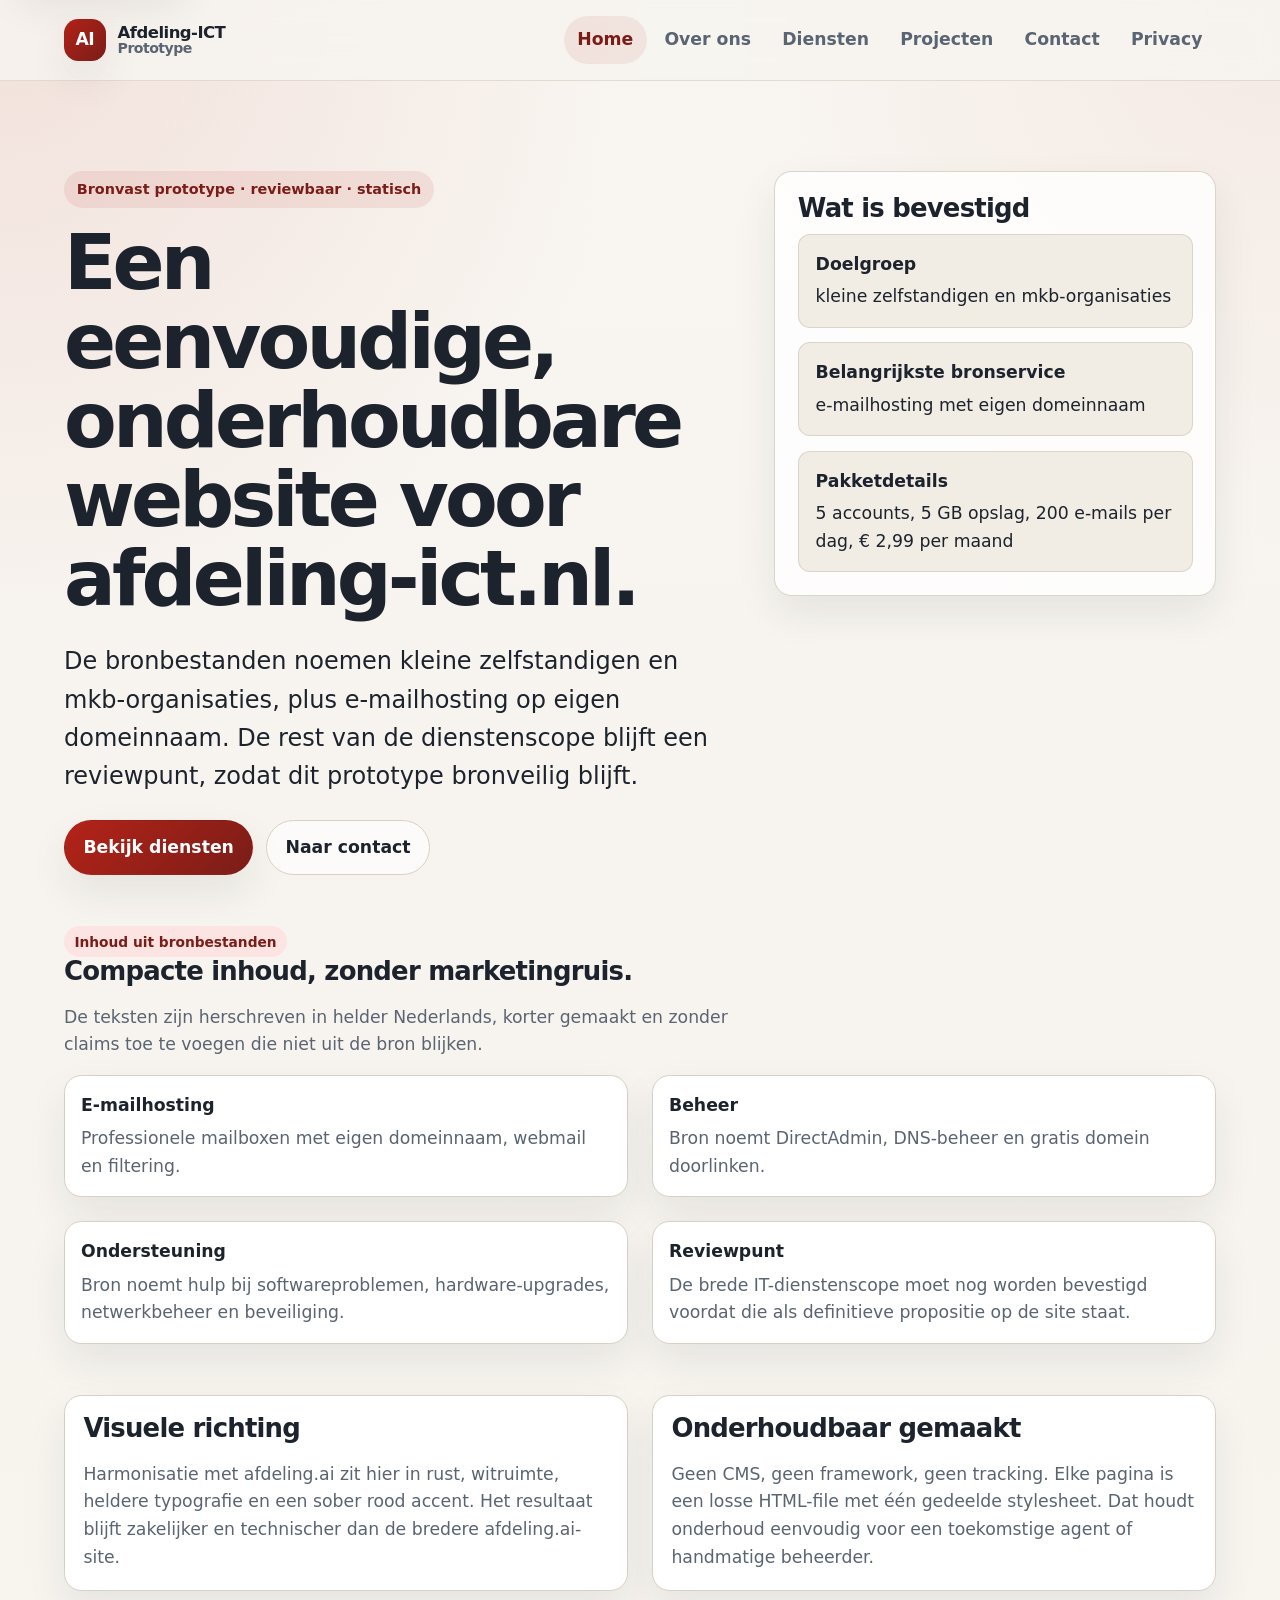
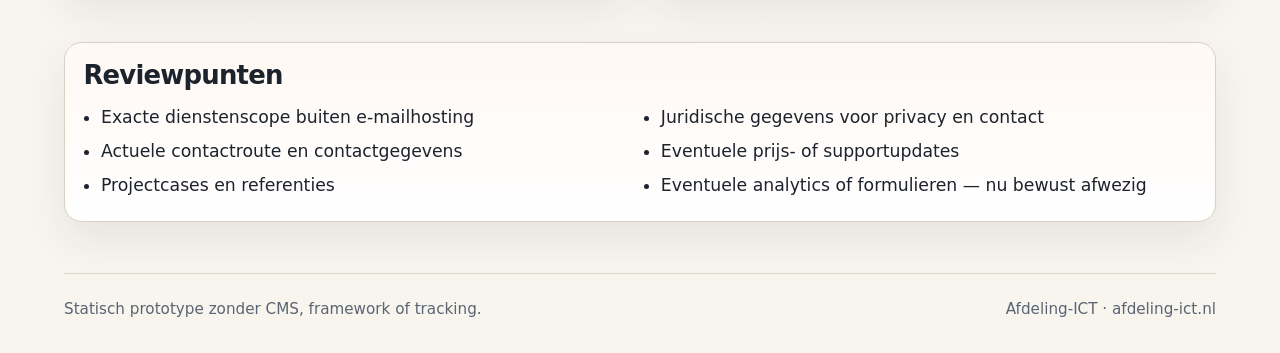
==== index.html @ 03634630 "feat: add afdeling-ict.nl prototype" ====
<!doctype html>
    <html lang="nl">
    <head>
      <meta charset="utf-8">
      <meta name="viewport" content="width=device-width, initial-scale=1">
      <title>Afdeling-ICT | Prototype voor afdeling-ict.nl</title>
      <meta name="description" content="Prototype voor de nieuwe website van afdeling-ict.nl: statisch, mobielvriendelijk en bronveilig.">
      <link rel="canonical" href="https://afdeling-ict.nl/">
      <link rel="stylesheet" href="/assets/css/main.css">
    </head>
    <body>
      <a class="skip-link" href="#content">Ga naar content</a>
      <header class="site-header">
        <div class="site-header__inner">
          <a class="brand" href="/">
            <span class="brand__mark">AI</span>
            <span class="brand__text"><strong>Afdeling-ICT</strong><span>Prototype</span></span>
          </a>
          <nav class="site-nav" aria-label="Hoofdnavigatie">
            <ul>
              <li><a href='/' aria-current='page'>Home</a></li>
          <li><a href='/over-ons/'>Over ons</a></li>
          <li><a href='/diensten/'>Diensten</a></li>
          <li><a href='/projecten/'>Projecten</a></li>
          <li><a href='/contact/'>Contact</a></li>
          <li><a href='/privacy/'>Privacy</a></li>
            </ul>
          </nav>
        </div>
      </header>
      <main id="content">
        <section class="site-shell hero">
  <div>
    <span class="kicker">Bronvast prototype · reviewbaar · statisch</span>
    <h1>Een eenvoudige, onderhoudbare website voor afdeling-ict.nl.</h1>
    <p class="lead">De bronbestanden noemen kleine zelfstandigen en mkb-organisaties, plus e-mailhosting op eigen domeinnaam. De rest van de dienstenscope blijft een reviewpunt, zodat dit prototype bronveilig blijft.</p>
    <div class="hero__actions">
      <a class="button button--primary" href="/diensten/">Bekijk diensten</a>
      <a class="button button--secondary" href="/contact/">Naar contact</a>
    </div>
  </div>
  <aside class="panel">
    <h2>Wat is bevestigd</h2>
    <div class="callout-list">
      <div class="callout"><strong>Doelgroep</strong><span>kleine zelfstandigen en mkb-organisaties</span></div>
      <div class="callout"><strong>Belangrijkste bronservice</strong><span>e-mailhosting met eigen domeinnaam</span></div>
      <div class="callout"><strong>Pakketdetails</strong><span>5 accounts, 5 GB opslag, 200 e-mails per dag, € 2,99 per maand</span></div>
    </div>
  </aside>
</section>

<section class="site-shell section">
  <div class="section__head">
    <span class="badge">Inhoud uit bronbestanden</span>
    <h2>Compacte inhoud, zonder marketingruis.</h2>
    <p>De teksten zijn herschreven in helder Nederlands, korter gemaakt en zonder claims toe te voegen die niet uit de bron blijken.</p>
  </div>
  <div class="meta-grid">
    <article class="stat">
      <strong>E-mailhosting</strong>
      <span>Professionele mailboxen met eigen domeinnaam, webmail en filtering.</span>
    </article>
    <article class="stat">
      <strong>Beheer</strong>
      <span>Bron noemt DirectAdmin, DNS-beheer en gratis domein doorlinken.</span>
    </article>
    <article class="stat">
      <strong>Ondersteuning</strong>
      <span>Bron noemt hulp bij softwareproblemen, hardware-upgrades, netwerkbeheer en beveiliging.</span>
    </article>
    <article class="stat">
      <strong>Reviewpunt</strong>
      <span>De brede IT-dienstenscope moet nog worden bevestigd voordat die als definitieve propositie op de site staat.</span>
    </article>
  </div>
</section>

<section class="site-shell section">
  <div class="card-grid">
    <article class="card card--wide">
      <h2>Visuele richting</h2>
      <p>Harmonisatie met afdeling.ai zit hier in rust, witruimte, heldere typografie en een sober rood accent. Het resultaat blijft zakelijker en technischer dan de bredere afdeling.ai-site.</p>
    </article>
    <article class="card card--wide">
      <h2>Onderhoudbaar gemaakt</h2>
      <p>Geen CMS, geen framework, geen tracking. Elke pagina is een losse HTML-file met één gedeelde stylesheet. Dat houdt onderhoud eenvoudig voor een toekomstige agent of handmatige beheerder.</p>
    </article>
  </div>
</section>

<section class="site-shell section">
  <div class="review-box">
    <h2>Reviewpunten</h2>
    <ul class="columns">
      <li>Exacte dienstenscope buiten e-mailhosting</li>
      <li>Actuele contactroute en contactgegevens</li>
      <li>Projectcases en referenties</li>
      <li>Juridische gegevens voor privacy en contact</li>
      <li>Eventuele prijs- of supportupdates</li>
      <li>Eventuele analytics of formulieren — nu bewust afwezig</li>
    </ul>
  </div>
</section>

      </main>
      <footer class="footer">
        <div class="site-shell footer__inner small">
          <span>Statisch prototype zonder CMS, framework of tracking.</span>
          <span>Afdeling-ICT · afdeling-ict.nl</span>
        </div>
      </footer>
    </body>
    </html>
---- assets/css/main.css ----
:root {
  color-scheme: light;
  --bg: #f7f4ef;
  --surface: #ffffff;
  --surface-alt: #f1ece4;
  --text: #1d232d;
  --muted: #5a6472;
  --line: #d8d0c4;
  --brand: #b42318;
  --brand-soft: #fce4e2;
  --brand-deep: #7a1d18;
  --shadow: 0 18px 40px rgba(29, 35, 45, 0.08);
  --radius: 1.1rem;
  --radius-sm: 0.75rem;
  --max: 72rem;
  --gap: clamp(1rem, 2.5vw, 1.5rem);
  --space-1: 0.35rem;
  --space-2: 0.65rem;
  --space-3: 1rem;
  --space-4: 1.5rem;
  --space-5: 2rem;
  --space-6: clamp(2.25rem, 4vw, 3.75rem);
  --space-7: clamp(3.5rem, 7vw, 6rem);
  --text-small: 0.95rem;
  --text-base: clamp(1rem, 1vw + 0.75rem, 1.08rem);
  --text-lg: clamp(1.2rem, 1vw + 0.95rem, 1.5rem);
  --text-xl: clamp(1.8rem, 4vw, 3.4rem);
  --text-xxl: clamp(2.3rem, 7vw, 4.8rem);
  --content: min(var(--max), calc(100vw - 2rem));
}

* { box-sizing: border-box; }
html { scroll-behavior: smooth; }
@media (prefers-reduced-motion: reduce) {
  html { scroll-behavior: auto; }
  *, *::before, *::after {
    animation-duration: 0.01ms !important;
    animation-iteration-count: 1 !important;
    transition-duration: 0.01ms !important;
    scroll-behavior: auto !important;
  }
}
body {
  margin: 0;
  font-family: system-ui, -apple-system, BlinkMacSystemFont, 'Segoe UI', sans-serif;
  font-size: var(--text-base);
  line-height: 1.6;
  color: var(--text);
  background:
    radial-gradient(circle at top left, rgba(180, 35, 24, 0.10), transparent 28%),
    radial-gradient(circle at top right, rgba(180, 35, 24, 0.06), transparent 24%),
    linear-gradient(180deg, #f9f6f1 0%, var(--bg) 42%, #f8f5ef 100%);
}
img { max-width: 100%; display: block; }
a { color: inherit; text-decoration-thickness: 0.08em; text-underline-offset: 0.16em; }
a:hover { color: var(--brand); }
a:focus-visible,
button:focus-visible {
  outline: 3px solid rgba(180, 35, 24, 0.38);
  outline-offset: 4px;
}
.skip-link {
  position: absolute;
  left: 1rem;
  top: -4rem;
  background: var(--surface);
  color: var(--text);
  padding: 0.75rem 1rem;
  border-radius: 999px;
  box-shadow: var(--shadow);
  z-index: 20;
}
.skip-link:focus { top: 1rem; }

.site-shell { width: var(--content); margin: 0 auto; }
.site-header {
  position: sticky;
  top: 0;
  z-index: 10;
  backdrop-filter: blur(14px);
  background: rgba(247, 244, 239, 0.82);
  border-bottom: 1px solid rgba(216, 208, 196, 0.7);
}
.site-header__inner {
  width: var(--content);
  margin: 0 auto;
  display: flex;
  align-items: center;
  justify-content: space-between;
  gap: var(--gap);
  padding: 1rem 0;
}
.brand {
  display: inline-flex;
  align-items: center;
  gap: 0.75rem;
  text-decoration: none;
  font-weight: 800;
  letter-spacing: -0.03em;
}
.brand__mark {
  width: 2.6rem;
  height: 2.6rem;
  border-radius: 0.9rem;
  display: grid;
  place-items: center;
  background: linear-gradient(135deg, var(--brand) 0%, var(--brand-deep) 100%);
  color: #fff;
  box-shadow: var(--shadow);
}
.brand__text { display: grid; line-height: 1.05; }
.brand__text strong { font-size: 1.03rem; }
.brand__text span { color: var(--muted); font-size: 0.88rem; font-weight: 600; }
.site-nav ul {
  display: flex;
  align-items: center;
  gap: 0.25rem;
  list-style: none;
  margin: 0;
  padding: 0;
  flex-wrap: wrap;
  justify-content: flex-end;
}
.site-nav a {
  display: inline-flex;
  padding: 0.65rem 0.85rem;
  border-radius: 999px;
  text-decoration: none;
  color: var(--muted);
  font-weight: 650;
}
.site-nav a[aria-current='page'] {
  background: rgba(180, 35, 24, 0.08);
  color: var(--brand-deep);
}

main { padding: var(--space-7) 0 0; }
.hero {
  display: grid;
  grid-template-columns: 1.35fr 0.9fr;
  gap: clamp(1.5rem, 4vw, 3rem);
  align-items: start;
}
.kicker {
  display: inline-flex;
  align-items: center;
  gap: 0.5rem;
  padding: 0.45rem 0.8rem;
  border-radius: 999px;
  background: rgba(180, 35, 24, 0.09);
  color: var(--brand-deep);
  font-weight: 700;
  font-size: 0.9rem;
}
.hero h1 {
  margin: 0.9rem 0 1rem;
  font-size: var(--text-xxl);
  line-height: 1.03;
  letter-spacing: -0.05em;
  max-width: 12ch;
}
.lead { font-size: var(--text-lg); max-width: 60ch; color: var(--text); }
.hero__actions { display: flex; flex-wrap: wrap; gap: 0.8rem; margin-top: 1.5rem; }
.button {
  display: inline-flex;
  align-items: center;
  justify-content: center;
  gap: 0.45rem;
  min-height: 2.95rem;
  padding: 0.8rem 1.15rem;
  border-radius: 999px;
  border: 1px solid transparent;
  text-decoration: none;
  font-weight: 700;
}
.button--primary {
  background: linear-gradient(135deg, var(--brand) 0%, var(--brand-deep) 100%);
  color: #fff;
  box-shadow: var(--shadow);
}
.button--secondary {
  background: rgba(255, 255, 255, 0.65);
  border-color: var(--line);
}

.panel {
  background: rgba(255, 255, 255, 0.82);
  border: 1px solid rgba(216, 208, 196, 0.9);
  box-shadow: var(--shadow);
  border-radius: var(--radius);
  padding: clamp(1.1rem, 2vw, 1.4rem);
}
.panel h2,
.panel h3,
section h2 {
  margin: 0 0 0.65rem;
  letter-spacing: -0.03em;
  line-height: 1.12;
}
.panel p:last-child,
section p:last-child { margin-bottom: 0; }
.meta-grid,
.card-grid {
  display: grid;
  grid-template-columns: repeat(12, 1fr);
  gap: var(--gap);
}
.stat,
.card,
.note,
.review-box,
.empty-state {
  background: var(--surface);
  border: 1px solid var(--line);
  border-radius: var(--radius);
  box-shadow: var(--shadow);
}
.stat { grid-column: span 6; padding: 1rem; }
.stat strong { display: block; font-size: 1.08rem; margin-bottom: 0.35rem; }
.stat span { color: var(--muted); }
.section { padding: var(--space-6) 0 0; }
.section__head { margin-bottom: 1rem; max-width: 62ch; }
.section__head p { color: var(--muted); }
.card { grid-column: span 4; padding: 1.15rem; }
.card--wide { grid-column: span 6; }
.card h3 { margin-top: 0; margin-bottom: 0.5rem; }
.card p { color: var(--muted); }
.card ul,
.review-box ul,
.empty-state ul,
.note ul { padding-left: 1.1rem; margin: 0.85rem 0 0; }
.card li + li,
.review-box li + li,
.empty-state li + li,
.note li + li { margin-top: 0.4rem; }
.badge {
  display: inline-flex;
  align-items: center;
  gap: 0.35rem;
  padding: 0.28rem 0.65rem;
  border-radius: 999px;
  background: var(--brand-soft);
  color: var(--brand-deep);
  font-size: 0.86rem;
  font-weight: 700;
}
.note,
.review-box,
.empty-state { padding: 1.15rem; }
.note { border-left: 5px solid var(--brand); background: #fffdfc; }
.review-box { background: linear-gradient(180deg, #fff8f4 0%, #ffffff 100%); }
.review-box h2,
.note h2 { margin-top: 0; }
.columns { columns: 2; column-gap: 1.5rem; }
.columns li { break-inside: avoid; }
.callout-list { display: grid; gap: 0.9rem; }
.callout {
  padding: 1rem 1.05rem;
  border-radius: var(--radius-sm);
  background: var(--surface-alt);
  border: 1px solid rgba(216, 208, 196, 0.85);
}
.callout strong { display: block; margin-bottom: 0.3rem; }
.footer {
  padding: var(--space-6) 0 2rem;
  color: var(--muted);
}
.footer__inner {
  padding-top: 1.4rem;
  border-top: 1px solid rgba(216, 208, 196, 0.85);
  display: flex;
  flex-wrap: wrap;
  justify-content: space-between;
  gap: 0.8rem;
}
.small { font-size: var(--text-small); }

@media (max-width: 900px) {
  .hero { grid-template-columns: 1fr; }
  .card,
  .card--wide,
  .stat { grid-column: span 12; }
  .columns { columns: 1; }
  .site-header__inner { flex-direction: column; align-items: flex-start; }
  .site-nav ul { justify-content: flex-start; }
}

@media (max-width: 620px) {
  .site-header__inner,
  .site-shell,
  .footer .site-shell { width: min(100vw - 1.2rem, var(--max)); }
  main { padding-top: 2.4rem; }
  .hero h1 { max-width: 100%; font-size: clamp(2.2rem, 11vw, 3.2rem); }
  .button { width: 100%; }
  .hero__actions { display: grid; }
  .site-nav ul { gap: 0.15rem; }
  .site-nav a { padding-inline: 0.7rem; }
}
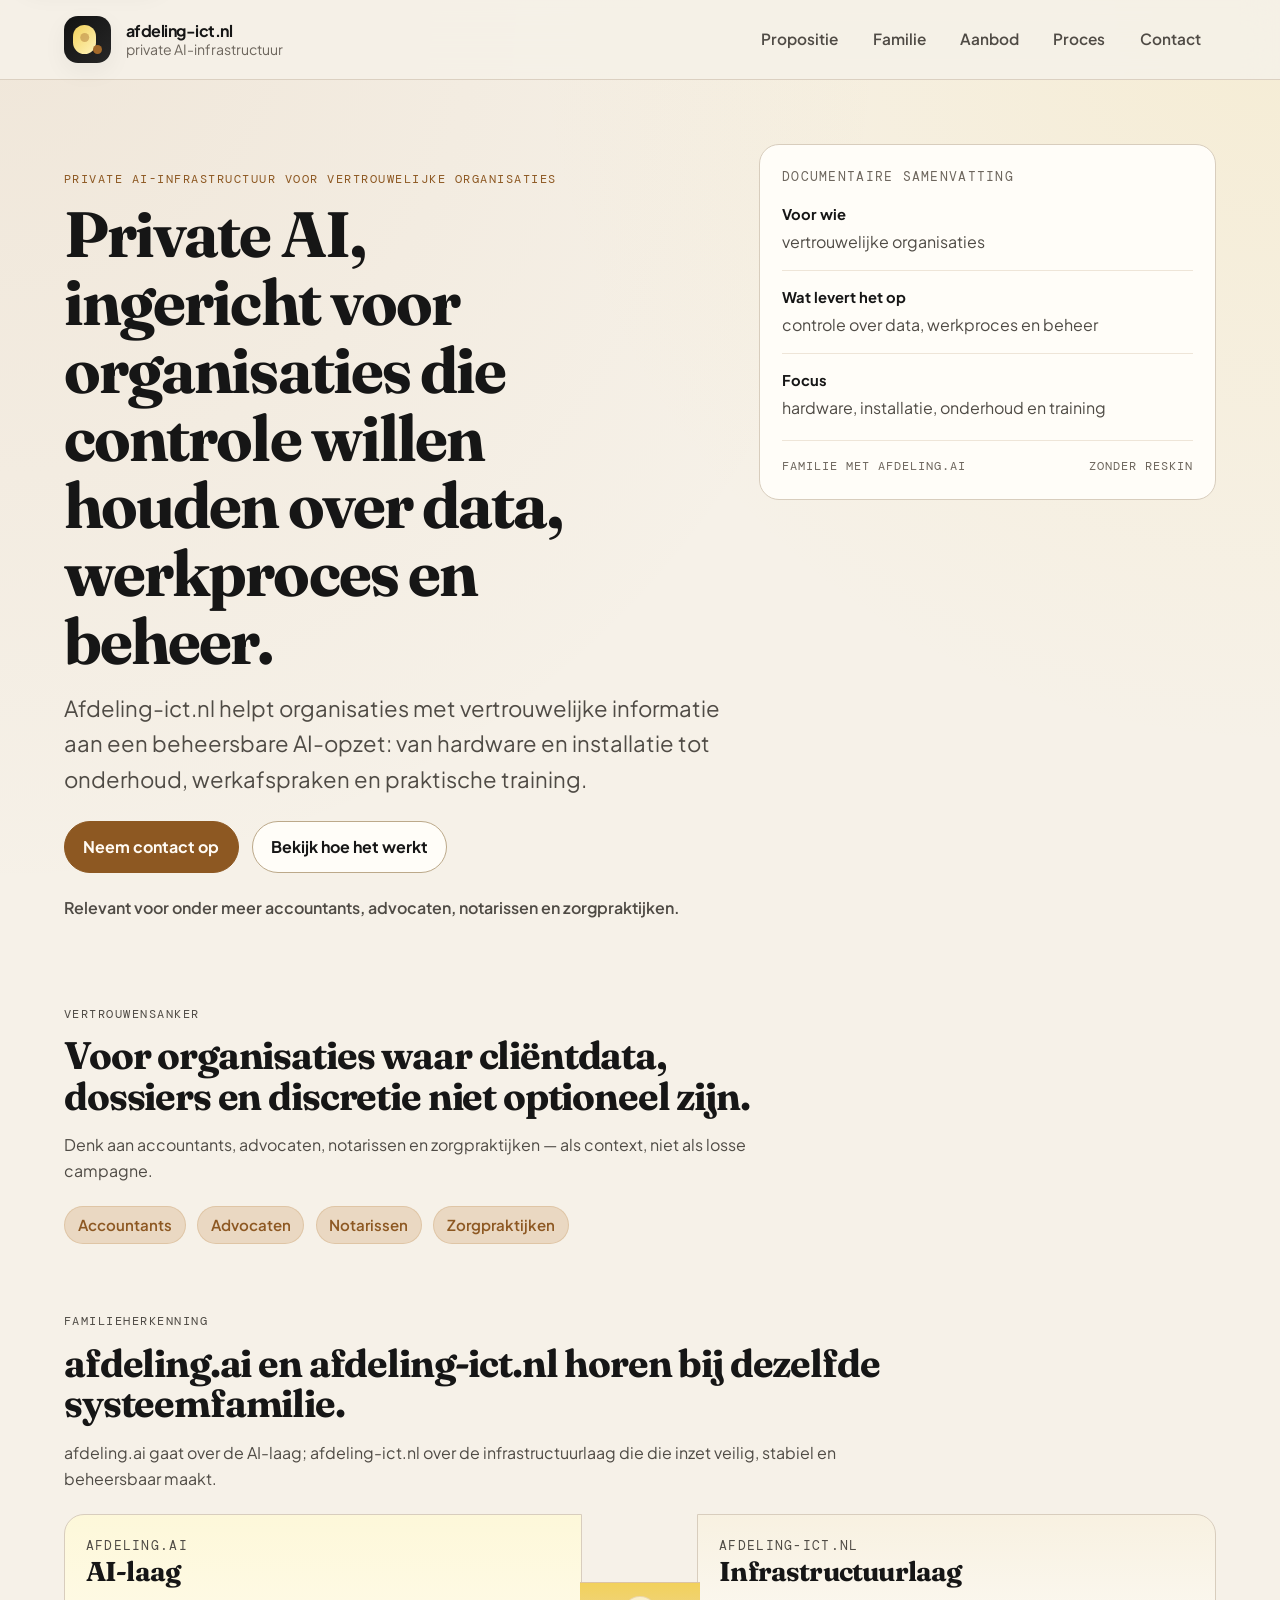
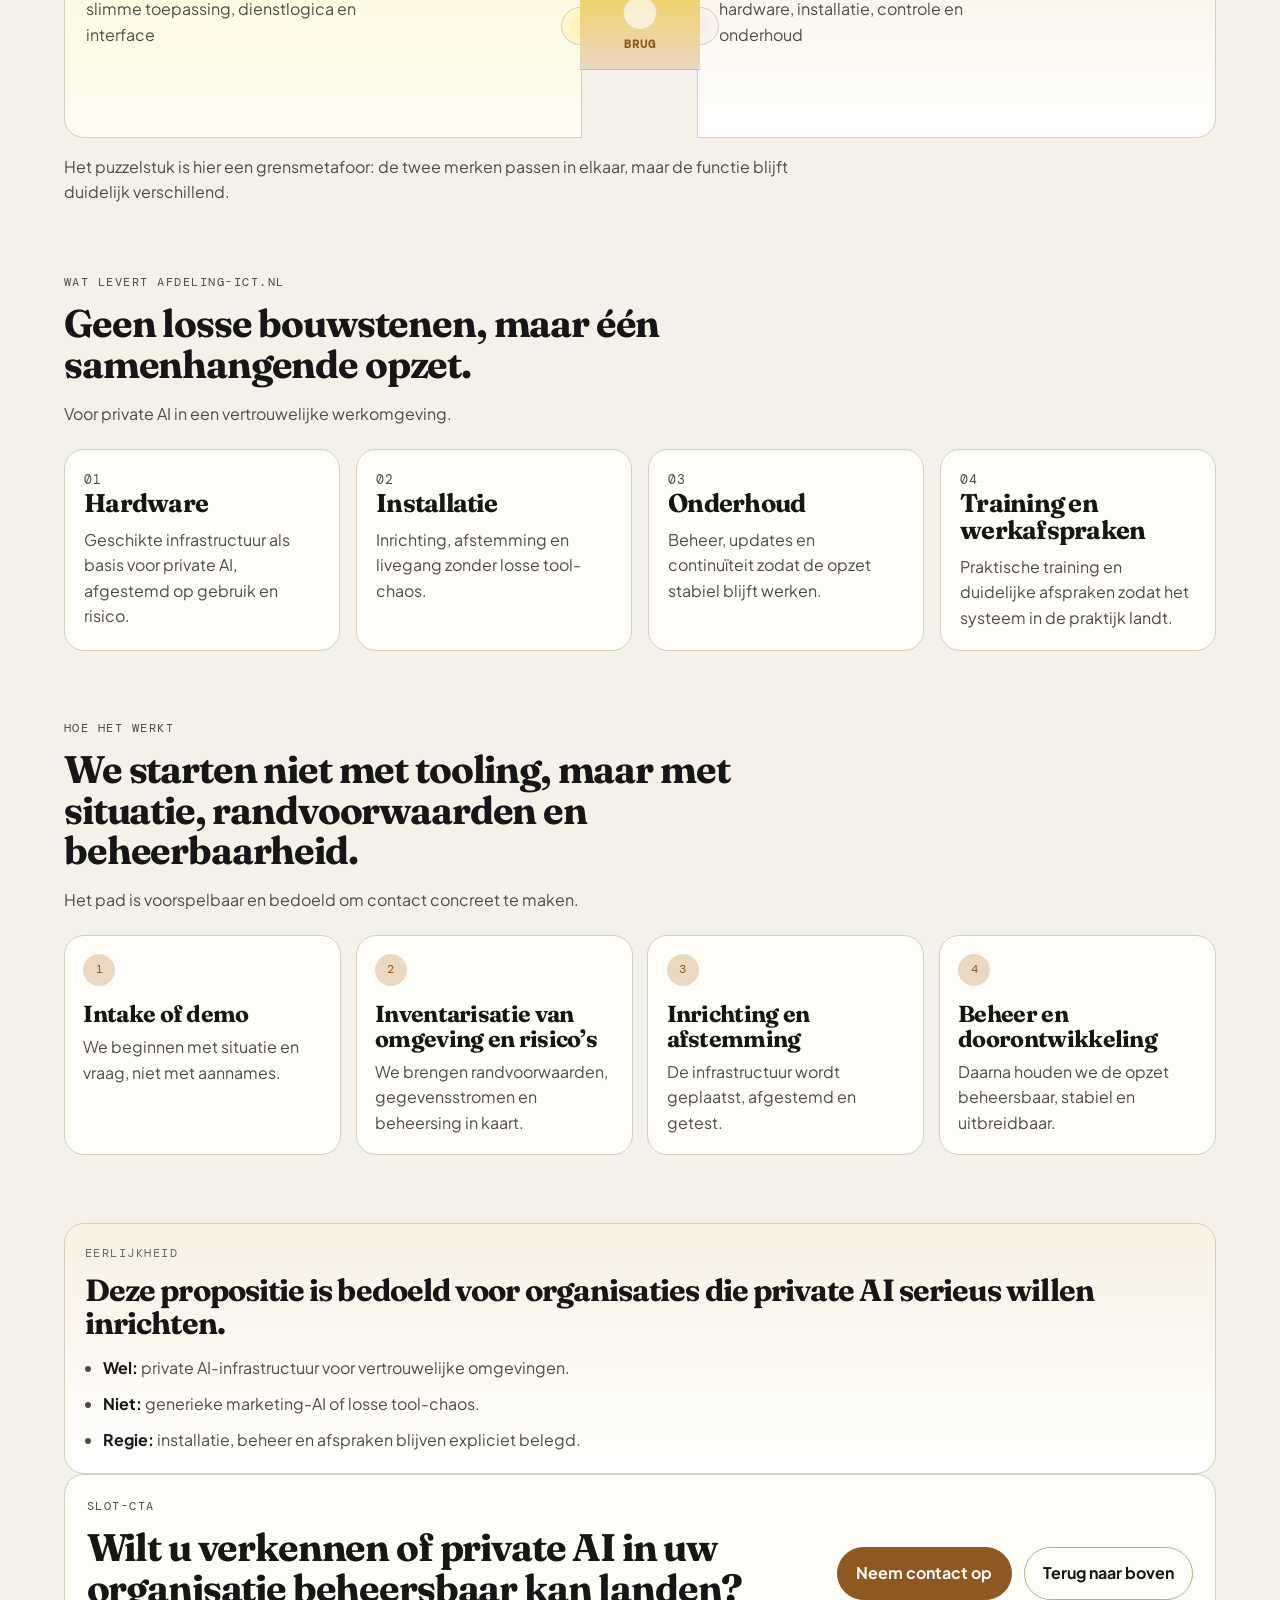
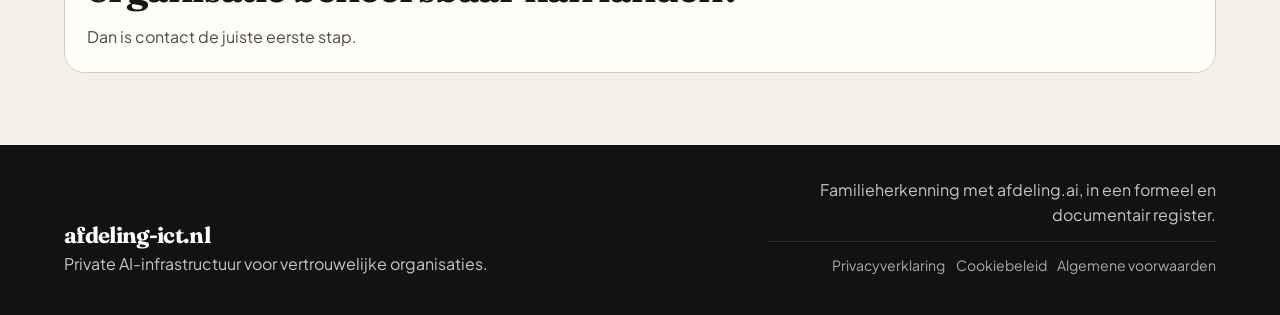
==== commit 5b191042: "feat: implement homepage v1" ====
--- a/index.html
+++ b/index.html
@@ -1,113 +1,263 @@
-    <!doctype html>
-    <html lang="nl">
-    <head>
-      <meta charset="utf-8">
-      <meta name="viewport" content="width=device-width, initial-scale=1">
-      <title>Afdeling-ICT | Prototype voor afdeling-ict.nl</title>
-      <meta name="description" content="Prototype voor de nieuwe website van afdeling-ict.nl: statisch, mobielvriendelijk en bronveilig.">
-      <link rel="canonical" href="https://afdeling-ict.nl/">
-      <link rel="stylesheet" href="/assets/css/main.css">
-    </head>
-    <body>
-      <a class="skip-link" href="#content">Ga naar content</a>
-      <header class="site-header">
-        <div class="site-header__inner">
-          <a class="brand" href="/">
-            <span class="brand__mark">AI</span>
-            <span class="brand__text"><strong>Afdeling-ICT</strong><span>Prototype</span></span>
-          </a>
-          <nav class="site-nav" aria-label="Hoofdnavigatie">
-            <ul>
-              <li><a href='/' aria-current='page'>Home</a></li>
-          <li><a href='/over-ons/'>Over ons</a></li>
-          <li><a href='/diensten/'>Diensten</a></li>
-          <li><a href='/projecten/'>Projecten</a></li>
-          <li><a href='/contact/'>Contact</a></li>
-          <li><a href='/privacy/'>Privacy</a></li>
-            </ul>
+<!doctype html>
+<html lang="nl">
+  <head>
+    <meta charset="utf-8">
+    <meta name="viewport" content="width=device-width, initial-scale=1">
+    <title>afdeling-ict.nl | Private AI-infrastructuur voor vertrouwelijke organisaties</title>
+    <meta name="description" content="Afdeling-ict.nl bouwt private AI-infrastructuur voor vertrouwelijke organisaties: hardware, installatie, onderhoud en training in één beheersbare opzet.">
+    <meta name="theme-color" content="#f6f1e8">
+    <link rel="canonical" href="https://afdeling-ict.nl/">
+    <meta property="og:type" content="website">
+    <meta property="og:locale" content="nl_NL">
+    <meta property="og:site_name" content="afdeling-ict.nl">
+    <meta property="og:title" content="Private AI-infrastructuur voor vertrouwelijke organisaties">
+    <meta property="og:description" content="Hardware, installatie, onderhoud en training voor private AI in één beheersbare opzet.">
+    <meta property="og:url" content="https://afdeling-ict.nl/">
+    <meta property="og:image" content="https://afdeling-ict.nl/og-image.jpg">
+    <link rel="preconnect" href="https://fonts.googleapis.com">
+    <link rel="preconnect" href="https://fonts.gstatic.com" crossorigin>
+    <link href="https://fonts.googleapis.com/css2?family=DM+Mono:wght@400&family=Fraunces:opsz,wght@9..144,600;9..144,700&family=Plus+Jakarta+Sans:wght@400;500;600;700;800&display=swap" rel="stylesheet">
+    <link rel="stylesheet" href="assets/css/main.css">
+    <script type="application/ld+json">
+      {
+        "@context": "https://schema.org",
+        "@type": "WebSite",
+        "name": "afdeling-ict.nl",
+        "url": "https://afdeling-ict.nl/",
+        "description": "Private AI-infrastructuur voor vertrouwelijke organisaties: hardware, installatie, onderhoud en training in één beheersbare opzet.",
+        "inLanguage": "nl-NL"
+      }
+    </script>
+  </head>
+  <body>
+    <a class="skip-link" href="#content">Ga naar content</a>
+
+    <header class="site-header">
+      <div class="site-shell site-header__inner">
+        <a class="brand" href="#propositie" aria-label="afdeling-ict.nl, terug naar propositie">
+          <span class="brand__mark" aria-hidden="true">
+            <span></span>
+          </span>
+          <span class="brand__text">
+            <strong>afdeling-ict.nl</strong>
+            <span>private AI-infrastructuur</span>
+          </span>
+        </a>
+
+        <nav class="site-nav" aria-label="Hoofdnavigatie">
+          <a href="#propositie">Propositie</a>
+          <a href="#puzzel">Familie</a>
+          <a href="#aanbod">Aanbod</a>
+          <a href="#proces">Proces</a>
+          <a href="#contact">Contact</a>
+        </nav>
+      </div>
+    </header>
+
+    <main id="content">
+      <section class="hero site-shell" id="propositie">
+        <div class="hero__copy">
+          <p class="eyebrow">Private AI-infrastructuur voor vertrouwelijke organisaties</p>
+          <h1>Private AI, ingericht voor organisaties die controle willen houden over data, werkproces en beheer.</h1>
+          <p class="lead">
+            Afdeling-ict.nl helpt organisaties met vertrouwelijke informatie aan een beheersbare AI-opzet: van hardware en installatie tot onderhoud, werkafspraken en praktische training.
+          </p>
+
+          <div class="hero__actions">
+            <a class="button button--primary" href="#contact">Neem contact op</a>
+            <a class="button button--secondary" href="#proces">Bekijk hoe het werkt</a>
+          </div>
+
+          <p class="hero__trust">Relevant voor onder meer accountants, advocaten, notarissen en zorgpraktijken.</p>
+        </div>
+
+        <aside class="spec-card" aria-label="Korte projectsamenvatting">
+          <p class="spec-card__label">Documentaire samenvatting</p>
+          <dl class="spec-list">
+            <div>
+              <dt>Voor wie</dt>
+              <dd>vertrouwelijke organisaties</dd>
+            </div>
+            <div>
+              <dt>Wat levert het op</dt>
+              <dd>controle over data, werkproces en beheer</dd>
+            </div>
+            <div>
+              <dt>Focus</dt>
+              <dd>hardware, installatie, onderhoud en training</dd>
+            </div>
+          </dl>
+          <div class="spec-card__foot">
+            <span>familie met afdeling.ai</span>
+            <span>zonder reskin</span>
+          </div>
+        </aside>
+      </section>
+
+      <section class="trust site-shell section" aria-labelledby="trust-title">
+        <div class="section__head">
+          <p class="eyebrow eyebrow--soft">Vertrouwensanker</p>
+          <h2 id="trust-title">Voor organisaties waar cliëntdata, dossiers en discretie niet optioneel zijn.</h2>
+          <p>
+            Denk aan accountants, advocaten, notarissen en zorgpraktijken —
+            als context, niet als losse campagne.
+          </p>
+        </div>
+
+        <div class="chip-row" aria-label="Voorbeelden van contexten">
+          <span class="chip">Accountants</span>
+          <span class="chip">Advocaten</span>
+          <span class="chip">Notarissen</span>
+          <span class="chip">Zorgpraktijken</span>
+        </div>
+      </section>
+
+      <section class="puzzle site-shell section" id="puzzel" aria-labelledby="puzzle-title">
+        <div class="section__head section__head--wide">
+          <p class="eyebrow eyebrow--soft">Familieherkenning</p>
+          <h2 id="puzzle-title">afdeling.ai en afdeling-ict.nl horen bij dezelfde systeemfamilie.</h2>
+          <p>
+            afdeling.ai gaat over de AI-laag; afdeling-ict.nl over de infrastructuurlaag die die inzet veilig, stabiel en beheersbaar maakt.
+          </p>
+        </div>
+
+        <div class="puzzle-board" aria-label="Familiebrug tussen afdeling.ai en afdeling-ict.nl">
+          <article class="puzzle-piece puzzle-piece--ai">
+            <p class="puzzle-piece__label">afdeling.ai</p>
+            <h3>AI-laag</h3>
+            <p>slimme toepassing, dienstlogica en interface</p>
+          </article>
+
+          <div class="puzzle-board__bridge" aria-hidden="true">
+            <span></span>
+            <strong>brug</strong>
+          </div>
+
+          <article class="puzzle-piece puzzle-piece--ict">
+            <p class="puzzle-piece__label">afdeling-ict.nl</p>
+            <h3>Infrastructuurlaag</h3>
+            <p>hardware, installatie, controle en onderhoud</p>
+          </article>
+        </div>
+
+        <p class="puzzle-caption">
+          Het puzzelstuk is hier een grensmetafoor: de twee merken passen in elkaar,
+          maar de functie blijft duidelijk verschillend.
+        </p>
+      </section>
+
+      <section class="section site-shell" id="aanbod" aria-labelledby="aanbod-title">
+        <div class="section__head">
+          <p class="eyebrow eyebrow--soft">Wat levert afdeling-ict.nl</p>
+          <h2 id="aanbod-title">Geen losse bouwstenen, maar één samenhangende opzet.</h2>
+          <p>Voor private AI in een vertrouwelijke werkomgeving.</p>
+        </div>
+
+        <div class="card-grid card-grid--four">
+          <article class="card">
+            <p class="card__index">01</p>
+            <h3>Hardware</h3>
+            <p>Geschikte infrastructuur als basis voor private AI, afgestemd op gebruik en risico.</p>
+          </article>
+          <article class="card">
+            <p class="card__index">02</p>
+            <h3>Installatie</h3>
+            <p>Inrichting, afstemming en livegang zonder losse tool-chaos.</p>
+          </article>
+          <article class="card">
+            <p class="card__index">03</p>
+            <h3>Onderhoud</h3>
+            <p>Beheer, updates en continuïteit zodat de opzet stabiel blijft werken.</p>
+          </article>
+          <article class="card">
+            <p class="card__index">04</p>
+            <h3>Training en werkafspraken</h3>
+            <p>Praktische training en duidelijke afspraken zodat het systeem in de praktijk landt.</p>
+          </article>
+        </div>
+      </section>
+
+      <section class="section site-shell" id="proces" aria-labelledby="proces-title">
+        <div class="section__head">
+          <p class="eyebrow eyebrow--soft">Hoe het werkt</p>
+          <h2 id="proces-title">We starten niet met tooling, maar met situatie, randvoorwaarden en beheerbaarheid.</h2>
+          <p>Het pad is voorspelbaar en bedoeld om contact concreet te maken.</p>
+        </div>
+
+        <ol class="timeline">
+          <li>
+            <span class="timeline__num">1</span>
+            <div>
+              <h3>Intake of demo</h3>
+              <p>We beginnen met situatie en vraag, niet met aannames.</p>
+            </div>
+          </li>
+          <li>
+            <span class="timeline__num">2</span>
+            <div>
+              <h3>Inventarisatie van omgeving en risico’s</h3>
+              <p>We brengen randvoorwaarden, gegevensstromen en beheersing in kaart.</p>
+            </div>
+          </li>
+          <li>
+            <span class="timeline__num">3</span>
+            <div>
+              <h3>Inrichting en afstemming</h3>
+              <p>De infrastructuur wordt geplaatst, afgestemd en getest.</p>
+            </div>
+          </li>
+          <li>
+            <span class="timeline__num">4</span>
+            <div>
+              <h3>Beheer en doorontwikkeling</h3>
+              <p>Daarna houden we de opzet beheersbaar, stabiel en uitbreidbaar.</p>
+            </div>
+          </li>
+        </ol>
+      </section>
+
+      <section class="section site-shell" id="eerlijk" aria-labelledby="eerlijk-title">
+        <div class="note-card">
+          <p class="eyebrow eyebrow--soft">Eerlijkheid</p>
+          <h2 id="eerlijk-title">Deze propositie is bedoeld voor organisaties die private AI serieus willen inrichten.</h2>
+          <ul class="truth-list">
+            <li><strong>Wel:</strong> private AI-infrastructuur voor vertrouwelijke omgevingen.</li>
+            <li><strong>Niet:</strong> generieke marketing-AI of losse tool-chaos.</li>
+            <li><strong>Regie:</strong> installatie, beheer en afspraken blijven expliciet belegd.</li>
+          </ul>
+        </div>
+      </section>
+
+      <section class="section site-shell contact-block" id="contact" aria-labelledby="contact-title">
+        <div>
+          <p class="eyebrow eyebrow--soft">Slot-CTA</p>
+          <h2 id="contact-title">Wilt u verkennen of private AI in uw organisatie beheersbaar kan landen?</h2>
+          <p>
+            Dan is contact de juiste eerste stap.
+          </p>
+        </div>
+        <div class="contact-block__actions">
+          <a class="button button--primary" href="mailto:agents@afdeling.ai?subject=Contact%20afdeling-ict.nl">Neem contact op</a>
+          <a class="button button--secondary" href="#propositie">Terug naar boven</a>
+        </div>
+      </section>
+    </main>
+
+    <footer class="footer">
+      <div class="site-shell footer__inner">
+        <div>
+          <strong>afdeling-ict.nl</strong>
+          <p>Private AI-infrastructuur voor vertrouwelijke organisaties.</p>
+        </div>
+        <div class="footer__aside">
+          <p>Familieherkenning met afdeling.ai, in een formeel en documentair register.</p>
+          <nav class="footer__links" aria-label="Juridische links gereserveerd voor v1">
+            <span>Privacyverklaring</span>
+            <span>Cookiebeleid</span>
+            <span>Algemene voorwaarden</span>
           </nav>
         </div>
-      </header>
-      <main id="content">
-        <section class="site-shell hero">
-  <div>
-    <span class="kicker">Bronvast prototype · reviewbaar · statisch</span>
-    <h1>Een eenvoudige, onderhoudbare website voor afdeling-ict.nl.</h1>
-    <p class="lead">De bronbestanden noemen kleine zelfstandigen en mkb-organisaties, plus e-mailhosting op eigen domeinnaam. De rest van de dienstenscope blijft een reviewpunt, zodat dit prototype bronveilig blijft.</p>
-    <div class="hero__actions">
-      <a class="button button--primary" href="/diensten/">Bekijk diensten</a>
-      <a class="button button--secondary" href="/contact/">Naar contact</a>
-    </div>
-  </div>
-  <aside class="panel">
-    <h2>Wat is bevestigd</h2>
-    <div class="callout-list">
-      <div class="callout"><strong>Doelgroep</strong><span>kleine zelfstandigen en mkb-organisaties</span></div>
-      <div class="callout"><strong>Belangrijkste bronservice</strong><span>e-mailhosting met eigen domeinnaam</span></div>
-      <div class="callout"><strong>Pakketdetails</strong><span>5 accounts, 5 GB opslag, 200 e-mails per dag, € 2,99 per maand</span></div>
-    </div>
-  </aside>
-</section>
-
-<section class="site-shell section">
-  <div class="section__head">
-    <span class="badge">Inhoud uit bronbestanden</span>
-    <h2>Compacte inhoud, zonder marketingruis.</h2>
-    <p>De teksten zijn herschreven in helder Nederlands, korter gemaakt en zonder claims toe te voegen die niet uit de bron blijken.</p>
-  </div>
-  <div class="meta-grid">
-    <article class="stat">
-      <strong>E-mailhosting</strong>
-      <span>Professionele mailboxen met eigen domeinnaam, webmail en filtering.</span>
-    </article>
-    <article class="stat">
-      <strong>Beheer</strong>
-      <span>Bron noemt DirectAdmin, DNS-beheer en gratis domein doorlinken.</span>
-    </article>
-    <article class="stat">
-      <strong>Ondersteuning</strong>
-      <span>Bron noemt hulp bij softwareproblemen, hardware-upgrades, netwerkbeheer en beveiliging.</span>
-    </article>
-    <article class="stat">
-      <strong>Reviewpunt</strong>
-      <span>De brede IT-dienstenscope moet nog worden bevestigd voordat die als definitieve propositie op de site staat.</span>
-    </article>
-  </div>
-</section>
-
-<section class="site-shell section">
-  <div class="card-grid">
-    <article class="card card--wide">
-      <h2>Visuele richting</h2>
-      <p>Harmonisatie met afdeling.ai zit hier in rust, witruimte, heldere typografie en een sober rood accent. Het resultaat blijft zakelijker en technischer dan de bredere afdeling.ai-site.</p>
-    </article>
-    <article class="card card--wide">
-      <h2>Onderhoudbaar gemaakt</h2>
-      <p>Geen CMS, geen framework, geen tracking. Elke pagina is een losse HTML-file met één gedeelde stylesheet. Dat houdt onderhoud eenvoudig voor een toekomstige agent of handmatige beheerder.</p>
-    </article>
-  </div>
-</section>
-
-<section class="site-shell section">
-  <div class="review-box">
-    <h2>Reviewpunten</h2>
-    <ul class="columns">
-      <li>Exacte dienstenscope buiten e-mailhosting</li>
-      <li>Actuele contactroute en contactgegevens</li>
-      <li>Projectcases en referenties</li>
-      <li>Juridische gegevens voor privacy en contact</li>
-      <li>Eventuele prijs- of supportupdates</li>
-      <li>Eventuele analytics of formulieren — nu bewust afwezig</li>
-    </ul>
-  </div>
-</section>
-
-      </main>
-      <footer class="footer">
-        <div class="site-shell footer__inner small">
-          <span>Statisch prototype zonder CMS, framework of tracking.</span>
-          <span>Afdeling-ICT · afdeling-ict.nl</span>
-        </div>
-      </footer>
-    </body>
-    </html>
+      </div>
+    </footer>
+  </body>
+</html>
--- a/assets/css/main.css
+++ b/assets/css/main.css
@@ -1,298 +1,626 @@
 :root {
   color-scheme: light;
-  --bg: #f7f4ef;
-  --surface: #ffffff;
-  --surface-alt: #f1ece4;
-  --text: #1d232d;
-  --muted: #5a6472;
-  --line: #d8d0c4;
-  --brand: #b42318;
-  --brand-soft: #fce4e2;
-  --brand-deep: #7a1d18;
-  --shadow: 0 18px 40px rgba(29, 35, 45, 0.08);
-  --radius: 1.1rem;
-  --radius-sm: 0.75rem;
+  --bg: #f6f1e8;
+  --surface: #fffdf8;
+  --surface-alt: #f0e7d8;
+  --text: #161616;
+  --text-mid: #4f4b45;
+  --muted: #6d665d;
+  --border: #d8cdbd;
+  --border-soft: #eee5d8;
+  --brass: #a56a2a;
+  --brass-soft: #ead8c2;
+  --brass-deep: #8d5822;
+  --ai-yellow: #f2d15b;
+  --ai-yellow-bg: #fff3bb;
+  --footer: #121212;
+  --focus: #1f5eff;
+  --shadow: 0 8px 24px rgba(22, 22, 22, 0.05);
+  --shadow-lg: 0 10px 28px rgba(22, 22, 22, 0.08);
+  --radius: 0.5rem;
+  --radius-lg: 1.25rem;
+  --radius-xl: 1.25rem;
+  --pill: 100px;
   --max: 72rem;
-  --gap: clamp(1rem, 2.5vw, 1.5rem);
-  --space-1: 0.35rem;
-  --space-2: 0.65rem;
-  --space-3: 1rem;
-  --space-4: 1.5rem;
-  --space-5: 2rem;
-  --space-6: clamp(2.25rem, 4vw, 3.75rem);
-  --space-7: clamp(3.5rem, 7vw, 6rem);
-  --text-small: 0.95rem;
-  --text-base: clamp(1rem, 1vw + 0.75rem, 1.08rem);
-  --text-lg: clamp(1.2rem, 1vw + 0.95rem, 1.5rem);
-  --text-xl: clamp(1.8rem, 4vw, 3.4rem);
-  --text-xxl: clamp(2.3rem, 7vw, 4.8rem);
   --content: min(var(--max), calc(100vw - 2rem));
 }
 
 * { box-sizing: border-box; }
 html { scroll-behavior: smooth; }
-@media (prefers-reduced-motion: reduce) {
-  html { scroll-behavior: auto; }
-  *, *::before, *::after {
-    animation-duration: 0.01ms !important;
-    animation-iteration-count: 1 !important;
-    transition-duration: 0.01ms !important;
-    scroll-behavior: auto !important;
-  }
-}
 body {
   margin: 0;
-  font-family: system-ui, -apple-system, BlinkMacSystemFont, 'Segoe UI', sans-serif;
-  font-size: var(--text-base);
-  line-height: 1.6;
+  font-family: "Plus Jakarta Sans", -apple-system, BlinkMacSystemFont, "Segoe UI", sans-serif;
   color: var(--text);
   background:
-    radial-gradient(circle at top left, rgba(180, 35, 24, 0.10), transparent 28%),
-    radial-gradient(circle at top right, rgba(180, 35, 24, 0.06), transparent 24%),
-    linear-gradient(180deg, #f9f6f1 0%, var(--bg) 42%, #f8f5ef 100%);
-}
+    radial-gradient(circle at top left, rgba(165, 106, 42, 0.08), transparent 24%),
+    radial-gradient(circle at top right, rgba(242, 209, 91, 0.14), transparent 20%),
+    var(--bg);
+  line-height: 1.6;
+}
+a { color: inherit; text-decoration-thickness: 0.08em; text-underline-offset: 0.16em; }
+a:hover { color: var(--brass-deep); }
 img { max-width: 100%; display: block; }
-a { color: inherit; text-decoration-thickness: 0.08em; text-underline-offset: 0.16em; }
-a:hover { color: var(--brand); }
-a:focus-visible,
-button:focus-visible {
-  outline: 3px solid rgba(180, 35, 24, 0.38);
+
+::selection {
+  background: var(--ai-yellow-bg);
+  color: var(--text);
+}
+
+:focus-visible {
+  outline: 3px solid var(--focus);
   outline-offset: 4px;
 }
+
 .skip-link {
   position: absolute;
   left: 1rem;
   top: -4rem;
+  z-index: 20;
+  padding: 0.75rem 1rem;
+  border-radius: var(--pill);
   background: var(--surface);
-  color: var(--text);
-  padding: 0.75rem 1rem;
-  border-radius: 999px;
   box-shadow: var(--shadow);
-  z-index: 20;
+  text-decoration: none;
 }
 .skip-link:focus { top: 1rem; }
 
-.site-shell { width: var(--content); margin: 0 auto; }
+.site-shell {
+  width: var(--content);
+  margin: 0 auto;
+}
+
 .site-header {
   position: sticky;
   top: 0;
   z-index: 10;
-  backdrop-filter: blur(14px);
-  background: rgba(247, 244, 239, 0.82);
-  border-bottom: 1px solid rgba(216, 208, 196, 0.7);
+  backdrop-filter: blur(16px);
+  background: rgba(246, 241, 232, 0.9);
+  border-bottom: 1px solid rgba(216, 205, 189, 0.9);
 }
 .site-header__inner {
-  width: var(--content);
-  margin: 0 auto;
   display: flex;
   align-items: center;
   justify-content: space-between;
-  gap: var(--gap);
+  gap: 1.25rem;
   padding: 1rem 0;
 }
 .brand {
   display: inline-flex;
   align-items: center;
-  gap: 0.75rem;
+  gap: 0.9rem;
   text-decoration: none;
-  font-weight: 800;
+}
+.brand__mark {
+  width: 2.95rem;
+  height: 2.95rem;
+  border-radius: 14px;
+  display: grid;
+  place-items: center;
+  background: linear-gradient(135deg, #121212 0%, #272727 100%);
+  box-shadow: var(--shadow);
+  position: relative;
+}
+.brand__mark::before,
+.brand__mark::after {
+  content: "";
+  position: absolute;
+  border-radius: 999px;
+}
+.brand__mark::before {
+  inset: 0.55rem 0.92rem 0.55rem 0.55rem;
+  background: linear-gradient(135deg, var(--ai-yellow) 0%, var(--ai-yellow-bg) 100%);
+}
+.brand__mark::after {
+  width: 0.6rem;
+  height: 0.6rem;
+  right: 0.56rem;
+  bottom: 0.56rem;
+  background: var(--brass);
+  box-shadow: -0.8rem -0.75rem 0 0 rgba(181, 128, 62, 0.52);
+}
+.brand__text { display: grid; line-height: 1.05; }
+.brand__text strong {
+  font-size: 1rem;
   letter-spacing: -0.03em;
 }
-.brand__mark {
-  width: 2.6rem;
-  height: 2.6rem;
-  border-radius: 0.9rem;
-  display: grid;
-  place-items: center;
-  background: linear-gradient(135deg, var(--brand) 0%, var(--brand-deep) 100%);
-  color: #fff;
-  box-shadow: var(--shadow);
-}
-.brand__text { display: grid; line-height: 1.05; }
-.brand__text strong { font-size: 1.03rem; }
-.brand__text span { color: var(--muted); font-size: 0.88rem; font-weight: 600; }
-.site-nav ul {
-  display: flex;
-  align-items: center;
+.brand__text span {
+  margin-top: 0.16rem;
+  color: var(--muted);
+  font-size: 0.88rem;
+}
+.site-nav {
+  display: flex;
+  align-items: center;
+  flex-wrap: wrap;
+  justify-content: flex-end;
   gap: 0.25rem;
-  list-style: none;
-  margin: 0;
-  padding: 0;
-  flex-wrap: wrap;
-  justify-content: flex-end;
 }
 .site-nav a {
   display: inline-flex;
-  padding: 0.65rem 0.85rem;
-  border-radius: 999px;
+  align-items: center;
+  justify-content: center;
+  min-height: 2.75rem;
+  padding: 0.6rem 0.95rem;
+  border-radius: var(--pill);
   text-decoration: none;
-  color: var(--muted);
-  font-weight: 650;
-}
-.site-nav a[aria-current='page'] {
-  background: rgba(180, 35, 24, 0.08);
-  color: var(--brand-deep);
-}
-
-main { padding: var(--space-7) 0 0; }
+  font-size: 0.96rem;
+  font-weight: 600;
+  color: var(--text-mid);
+}
+.site-nav a:hover,
+.site-nav a:focus-visible {
+  background: rgba(181, 128, 62, 0.08);
+  color: var(--text);
+}
+
+main { padding: 4rem 0 0; }
+.section { padding: 4.25rem 0 0; }
+.section__head { max-width: 44rem; margin-bottom: 1.4rem; }
+.section__head--wide { max-width: 52rem; }
+.eyebrow {
+  margin: 0 0 0.65rem;
+  font-family: "DM Mono", ui-monospace, SFMono-Regular, monospace;
+  font-size: 0.78rem;
+  letter-spacing: 0.12em;
+  text-transform: uppercase;
+  color: var(--brass-deep);
+}
+.eyebrow--soft { color: var(--muted); }
+.section h2,
+.hero h1,
+.card h3,
+.puzzle-piece h3,
+.timeline h3,
+.note-card h2,
+.contact-block h2,
+.footer strong {
+  font-family: "Fraunces", Georgia, serif;
+  letter-spacing: -0.03em;
+  line-height: 1.06;
+}
+.section h2 {
+  margin: 0;
+  font-size: clamp(2rem, 3vw, 3.1rem);
+}
+.section__head p:last-child,
+.note-card p:last-child,
+.contact-block p:last-child,
+.footer p:last-child { margin-bottom: 0; }
+.section__head p,
+.hero__copy .lead,
+.spec-card,
+.card p,
+.timeline p,
+.note-card li,
+.contact-block p,
+.puzzle-caption,
+.footer p {
+  color: var(--text-mid);
+}
+
 .hero {
   display: grid;
-  grid-template-columns: 1.35fr 0.9fr;
-  gap: clamp(1.5rem, 4vw, 3rem);
-  align-items: start;
-}
-.kicker {
-  display: inline-flex;
-  align-items: center;
-  gap: 0.5rem;
-  padding: 0.45rem 0.8rem;
-  border-radius: 999px;
-  background: rgba(180, 35, 24, 0.09);
-  color: var(--brand-deep);
-  font-weight: 700;
-  font-size: 0.9rem;
+  grid-template-columns: 1.25fr 0.85fr;
+  gap: 1.5rem;
+  align-items: stretch;
+}
+.hero__copy {
+  padding: 1.6rem 0 0;
 }
 .hero h1 {
-  margin: 0.9rem 0 1rem;
-  font-size: var(--text-xxl);
-  line-height: 1.03;
-  letter-spacing: -0.05em;
-  max-width: 12ch;
-}
-.lead { font-size: var(--text-lg); max-width: 60ch; color: var(--text); }
-.hero__actions { display: flex; flex-wrap: wrap; gap: 0.8rem; margin-top: 1.5rem; }
+  margin: 0 0 1rem;
+  max-width: 13ch;
+  font-size: clamp(2.75rem, 5vw, 4.75rem);
+}
+.hero .lead {
+  max-width: 48rem;
+  margin: 0;
+  font-size: clamp(1.08rem, 1.2vw + 0.72rem, 1.38rem);
+}
+.hero__actions {
+  display: flex;
+  flex-wrap: wrap;
+  gap: 0.8rem;
+  margin-top: 1.5rem;
+}
 .button {
   display: inline-flex;
   align-items: center;
   justify-content: center;
-  gap: 0.45rem;
-  min-height: 2.95rem;
-  padding: 0.8rem 1.15rem;
-  border-radius: 999px;
+  min-height: 3rem;
+  padding: 0.78rem 1.15rem;
+  border-radius: var(--pill);
   border: 1px solid transparent;
   text-decoration: none;
   font-weight: 700;
-}
+  transition: transform 140ms ease, box-shadow 140ms ease, background-color 140ms ease, border-color 140ms ease;
+}
+.button:hover { transform: translateY(-1px); box-shadow: var(--shadow); }
 .button--primary {
-  background: linear-gradient(135deg, var(--brand) 0%, var(--brand-deep) 100%);
+  background: var(--brass-deep);
+  border-color: var(--brass-deep);
+  color: #fffaf3;
+}
+.button--primary:hover,
+.button--primary:focus-visible {
+  background: #7a4918;
+  border-color: #7a4918;
+  color: #fffaf3;
+}
+.button--secondary {
+  background: var(--surface);
+  border-color: #bca98a;
+}
+.button--secondary:hover,
+.button--secondary:focus-visible { background: var(--surface-alt); }
+.hero__trust {
+  display: flex;
+  flex-wrap: wrap;
+  gap: 0.55rem;
+  margin-top: 1.35rem;
+  max-width: 42rem;
+  color: var(--text-mid);
+  font-weight: 600;
+}
+.chip {
+  display: inline-flex;
+  align-items: center;
+  min-height: 2.4rem;
+  padding: 0.35rem 0.8rem;
+  border-radius: var(--pill);
+  background: var(--surface);
+  border: 1px solid var(--border);
+  font-size: 0.94rem;
+  font-weight: 600;
+}
+.spec-card,
+.card,
+.note-card,
+.contact-block {
+  background: var(--surface);
+  border: 1px solid var(--border);
+  border-radius: var(--radius-xl);
+  box-shadow: none;
+}
+.spec-card {
+  padding: 1.35rem;
+  align-self: start;
+}
+.spec-card__label {
+  margin: 0 0 1rem;
+  font-family: "DM Mono", ui-monospace, SFMono-Regular, monospace;
+  font-size: 0.8rem;
+  letter-spacing: 0.1em;
+  text-transform: uppercase;
+  color: var(--muted);
+}
+.spec-list {
+  margin: 0;
+  display: grid;
+  gap: 0.95rem;
+}
+.spec-list div + div { border-top: 1px solid var(--border-soft); padding-top: 0.95rem; }
+.spec-list dt {
+  margin: 0 0 0.16rem;
+  font-size: 0.92rem;
+  font-weight: 700;
+  color: var(--text);
+}
+.spec-list dd {
+  margin: 0;
+  color: var(--text-mid);
+}
+.spec-card__foot {
+  display: flex;
+  flex-wrap: wrap;
+  gap: 0.5rem;
+  justify-content: space-between;
+  margin-top: 1.2rem;
+  padding-top: 1rem;
+  border-top: 1px solid var(--border-soft);
+  font-family: "DM Mono", ui-monospace, SFMono-Regular, monospace;
+  font-size: 0.78rem;
+  text-transform: uppercase;
+  letter-spacing: 0.08em;
+  color: var(--muted);
+}
+
+.chip-row {
+  display: flex;
+  flex-wrap: wrap;
+  gap: 0.7rem;
+}
+.chip {
+  background: var(--brass-soft);
+  border-color: rgba(181, 128, 62, 0.22);
+  color: var(--brass-deep);
+}
+
+.puzzle-board {
+  display: grid;
+  grid-template-columns: minmax(0, 1fr) auto minmax(0, 1fr);
+  align-items: center;
+  gap: 0;
+  margin-top: 1.1rem;
+}
+.puzzle-piece {
+  position: relative;
+  min-height: 14rem;
+  padding: 1.35rem 1.3rem;
+  border: 1px solid var(--border);
+  background: var(--surface);
+  border-radius: var(--radius-xl);
+}
+.puzzle-piece--ai {
+  background: linear-gradient(180deg, rgba(255, 249, 214, 0.82), #fffdf3 100%);
+  border-top-right-radius: 0;
+  border-bottom-right-radius: 0;
+}
+.puzzle-piece--ict {
+  background: linear-gradient(180deg, rgba(248, 241, 224, 0.88), #fff 100%);
+  border-top-left-radius: 0;
+  border-bottom-left-radius: 0;
+  margin-left: -1px;
+}
+.puzzle-piece::before {
+  content: "";
+  position: absolute;
+  top: 50%;
+  width: 2.25rem;
+  height: 2.25rem;
+  transform: translateY(-50%);
+  border-radius: 50%;
+  border: 1px solid var(--border);
+  background: var(--bg);
+  box-shadow: inset 0 0 0 0.5rem rgba(255, 255, 255, 0.2);
+}
+.puzzle-piece--ai::before {
+  right: -1.12rem;
+  background: var(--ai-yellow-bg);
+}
+.puzzle-piece--ict::before {
+  left: -1.12rem;
+  background: var(--bg);
+}
+.puzzle-piece__label {
+  margin: 0 0 1rem;
+  font-family: "DM Mono", ui-monospace, SFMono-Regular, monospace;
+  font-size: 0.8rem;
+  text-transform: uppercase;
+  letter-spacing: 0.1em;
+  color: var(--muted);
+}
+.puzzle-piece h3 {
+  margin: 0 0 0.65rem;
+  font-size: clamp(1.7rem, 2vw, 2.2rem);
+}
+.puzzle-piece p {
+  margin: 0;
+  max-width: 26ch;
+  color: var(--text-mid);
+}
+.puzzle-board__bridge {
+  width: min(7.5rem, 16vw);
+  padding: 0.85rem 0.6rem;
+  margin: 0 -0.1rem;
+  text-align: center;
+  background: linear-gradient(180deg, var(--ai-yellow) 0%, var(--brass-soft) 100%);
+  border: 1px solid rgba(181, 128, 62, 0.24);
+  border-left: 0;
+  border-right: 0;
+  position: relative;
+  z-index: 1;
+}
+.puzzle-board__bridge span {
+  display: block;
+  width: 2.1rem;
+  height: 2.1rem;
+  margin: 0 auto 0.35rem;
+  border-radius: 50%;
+  background: rgba(255, 255, 255, 0.65);
+  border: 1px solid rgba(181, 128, 62, 0.22);
+}
+.puzzle-board__bridge strong {
+  display: block;
+  font-family: "DM Mono", ui-monospace, SFMono-Regular, monospace;
+  font-size: 0.78rem;
+  letter-spacing: 0.1em;
+  text-transform: uppercase;
+  color: var(--brass-deep);
+}
+.puzzle-caption {
+  max-width: 48rem;
+  margin: 1rem 0 0;
+}
+
+.card-grid {
+  display: grid;
+  grid-template-columns: repeat(12, minmax(0, 1fr));
+  gap: 1rem;
+}
+.card-grid--four .card { grid-column: span 3; }
+.card {
+  padding: 1.2rem;
+  transition: transform 140ms ease, box-shadow 140ms ease, border-color 140ms ease;
+}
+.card:hover,
+.note-card:hover,
+.contact-block:hover,
+.spec-card:hover {
+  transform: translateY(-2px);
+  box-shadow: var(--shadow-lg);
+  border-color: rgba(181, 128, 62, 0.24);
+}
+.card__index {
+  margin: 0 0 1rem;
+  font-family: "DM Mono", ui-monospace, SFMono-Regular, monospace;
+  font-size: 0.82rem;
+  letter-spacing: 0.08em;
+  color: var(--brass-deep);
+}
+.card h3 {
+  margin: 0 0 0.6rem;
+  font-size: 1.6rem;
+}
+.card p { margin: 0; }
+
+.timeline {
+  list-style: none;
+  display: grid;
+  grid-template-columns: repeat(4, minmax(0, 1fr));
+  gap: 0.9rem;
+  margin: 0;
+  padding: 0;
+}
+.timeline li {
+  padding: 1.15rem;
+  background: var(--surface);
+  border: 1px solid var(--border);
+  border-radius: var(--radius-lg);
+}
+.timeline__num {
+  display: inline-grid;
+  place-items: center;
+  width: 2rem;
+  height: 2rem;
+  margin-bottom: 1rem;
+  border-radius: 50%;
+  background: var(--brass-soft);
+  color: var(--brass-deep);
+  font-family: "DM Mono", ui-monospace, SFMono-Regular, monospace;
+  font-size: 0.78rem;
+}
+.timeline h3 {
+  margin: 0 0 0.45rem;
+  font-size: 1.45rem;
+}
+.timeline p { margin: 0; }
+
+.note-card {
+  padding: 1.25rem;
+  background: linear-gradient(180deg, rgba(248, 241, 224, 0.7) 0%, #fff 100%);
+}
+.note-card h2 { margin: 0 0 1rem; font-size: clamp(1.8rem, 2.4vw, 2.55rem); }
+.truth-list {
+  margin: 0;
+  padding-left: 1.15rem;
+  display: grid;
+  gap: 0.65rem;
+}
+.truth-list strong { color: var(--text); }
+
+.contact-block {
+  display: grid;
+  grid-template-columns: 1.1fr auto;
+  gap: 1.25rem;
+  align-items: center;
+  padding: 1.35rem;
+}
+.contact-block h2 {
+  margin: 0 0 0.7rem;
+  font-size: clamp(2rem, 3vw, 3rem);
+}
+.contact-block__actions {
+  display: flex;
+  flex-wrap: wrap;
+  gap: 0.75rem;
+  justify-content: flex-end;
+}
+
+.empty-state {
+  max-width: 42rem;
+  margin: 0 auto;
+  padding: 3rem 1.5rem;
+  background: var(--surface);
+  border: 1px solid var(--border);
+  border-radius: var(--radius-xl);
+  text-align: center;
+}
+.empty-state h1 {
+  margin: 0 0 1rem;
+  font-family: "Fraunces", Georgia, serif;
+  font-size: clamp(2.4rem, 5vw, 4rem);
+  line-height: 1.1;
+}
+.empty-state p { color: var(--text-mid); }
+
+.footer {
+  margin-top: 4.5rem;
+  padding: 2rem 0 2.4rem;
+  background: var(--footer);
   color: #fff;
-  box-shadow: var(--shadow);
-}
-.button--secondary {
-  background: rgba(255, 255, 255, 0.65);
-  border-color: var(--line);
-}
-
-.panel {
-  background: rgba(255, 255, 255, 0.82);
-  border: 1px solid rgba(216, 208, 196, 0.9);
-  box-shadow: var(--shadow);
-  border-radius: var(--radius);
-  padding: clamp(1.1rem, 2vw, 1.4rem);
-}
-.panel h2,
-.panel h3,
-section h2 {
-  margin: 0 0 0.65rem;
-  letter-spacing: -0.03em;
-  line-height: 1.12;
-}
-.panel p:last-child,
-section p:last-child { margin-bottom: 0; }
-.meta-grid,
-.card-grid {
-  display: grid;
-  grid-template-columns: repeat(12, 1fr);
-  gap: var(--gap);
-}
-.stat,
-.card,
-.note,
-.review-box,
-.empty-state {
-  background: var(--surface);
-  border: 1px solid var(--line);
-  border-radius: var(--radius);
-  box-shadow: var(--shadow);
-}
-.stat { grid-column: span 6; padding: 1rem; }
-.stat strong { display: block; font-size: 1.08rem; margin-bottom: 0.35rem; }
-.stat span { color: var(--muted); }
-.section { padding: var(--space-6) 0 0; }
-.section__head { margin-bottom: 1rem; max-width: 62ch; }
-.section__head p { color: var(--muted); }
-.card { grid-column: span 4; padding: 1.15rem; }
-.card--wide { grid-column: span 6; }
-.card h3 { margin-top: 0; margin-bottom: 0.5rem; }
-.card p { color: var(--muted); }
-.card ul,
-.review-box ul,
-.empty-state ul,
-.note ul { padding-left: 1.1rem; margin: 0.85rem 0 0; }
-.card li + li,
-.review-box li + li,
-.empty-state li + li,
-.note li + li { margin-top: 0.4rem; }
-.badge {
-  display: inline-flex;
-  align-items: center;
-  gap: 0.35rem;
-  padding: 0.28rem 0.65rem;
-  border-radius: 999px;
-  background: var(--brand-soft);
-  color: var(--brand-deep);
-  font-size: 0.86rem;
-  font-weight: 700;
-}
-.note,
-.review-box,
-.empty-state { padding: 1.15rem; }
-.note { border-left: 5px solid var(--brand); background: #fffdfc; }
-.review-box { background: linear-gradient(180deg, #fff8f4 0%, #ffffff 100%); }
-.review-box h2,
-.note h2 { margin-top: 0; }
-.columns { columns: 2; column-gap: 1.5rem; }
-.columns li { break-inside: avoid; }
-.callout-list { display: grid; gap: 0.9rem; }
-.callout {
-  padding: 1rem 1.05rem;
-  border-radius: var(--radius-sm);
-  background: var(--surface-alt);
-  border: 1px solid rgba(216, 208, 196, 0.85);
-}
-.callout strong { display: block; margin-bottom: 0.3rem; }
-.footer {
-  padding: var(--space-6) 0 2rem;
-  color: var(--muted);
 }
 .footer__inner {
-  padding-top: 1.4rem;
-  border-top: 1px solid rgba(216, 208, 196, 0.85);
   display: flex;
   flex-wrap: wrap;
   justify-content: space-between;
-  gap: 0.8rem;
-}
-.small { font-size: var(--text-small); }
-
-@media (max-width: 900px) {
+  gap: 1rem;
+  align-items: flex-end;
+}
+.footer strong {
+  display: block;
+  margin-bottom: 0.25rem;
+  font-size: 1.4rem;
+}
+.footer p {
+  margin: 0;
+  color: rgba(255, 255, 255, 0.76);
+  max-width: 36rem;
+}
+.footer__aside { max-width: 28rem; text-align: right; }
+.footer__links {
+  display: flex;
+  flex-wrap: wrap;
+  justify-content: flex-end;
+  gap: 0.65rem;
+  margin-top: 0.8rem;
+  padding-top: 0.8rem;
+  border-top: 1px solid rgba(255, 255, 255, 0.12);
+  color: rgba(255, 255, 255, 0.64);
+  font-size: 0.88rem;
+}
+
+@media (max-width: 1100px) {
   .hero { grid-template-columns: 1fr; }
-  .card,
-  .card--wide,
-  .stat { grid-column: span 12; }
-  .columns { columns: 1; }
+  .card-grid--four .card { grid-column: span 6; }
+  .timeline { grid-template-columns: repeat(2, minmax(0, 1fr)); }
+}
+
+@media (max-width: 760px) {
   .site-header__inner { flex-direction: column; align-items: flex-start; }
-  .site-nav ul { justify-content: flex-start; }
-}
-
-@media (max-width: 620px) {
-  .site-header__inner,
-  .site-shell,
-  .footer .site-shell { width: min(100vw - 1.2rem, var(--max)); }
-  main { padding-top: 2.4rem; }
-  .hero h1 { max-width: 100%; font-size: clamp(2.2rem, 11vw, 3.2rem); }
+  .site-nav { justify-content: flex-start; }
+  main { padding-top: 2.75rem; }
+  .section { padding-top: 3.5rem; }
+  .card-grid--four .card,
+  .timeline,
+  .contact-block { grid-template-columns: 1fr; }
+  .card-grid--four .card { grid-column: span 12; }
+  .puzzle-board {
+    grid-template-columns: 1fr;
+    gap: 0.8rem;
+  }
+  .puzzle-piece {
+    border-radius: var(--radius-xl);
+  }
+  .puzzle-piece--ai,
+  .puzzle-piece--ict {
+    border-top-right-radius: var(--radius-xl);
+    border-bottom-right-radius: var(--radius-xl);
+    border-top-left-radius: var(--radius-xl);
+    border-bottom-left-radius: var(--radius-xl);
+    margin-left: 0;
+  }
+  .puzzle-piece::before,
+  .puzzle-board__bridge { display: none; }
+  .contact-block__actions,
+  .footer__aside,
+  .footer__links { justify-content: flex-start; text-align: left; }
+}
+
+@media (max-width: 520px) {
+  .site-shell { width: min(100vw - 1.2rem, var(--max)); }
+  .hero h1 { max-width: 100%; font-size: clamp(2.55rem, 15vw, 3.4rem); }
   .button { width: 100%; }
-  .hero__actions { display: grid; }
-  .site-nav ul { gap: 0.15rem; }
-  .site-nav a { padding-inline: 0.7rem; }
-}
+  .hero__actions,
+  .contact-block__actions { display: grid; }
+}
